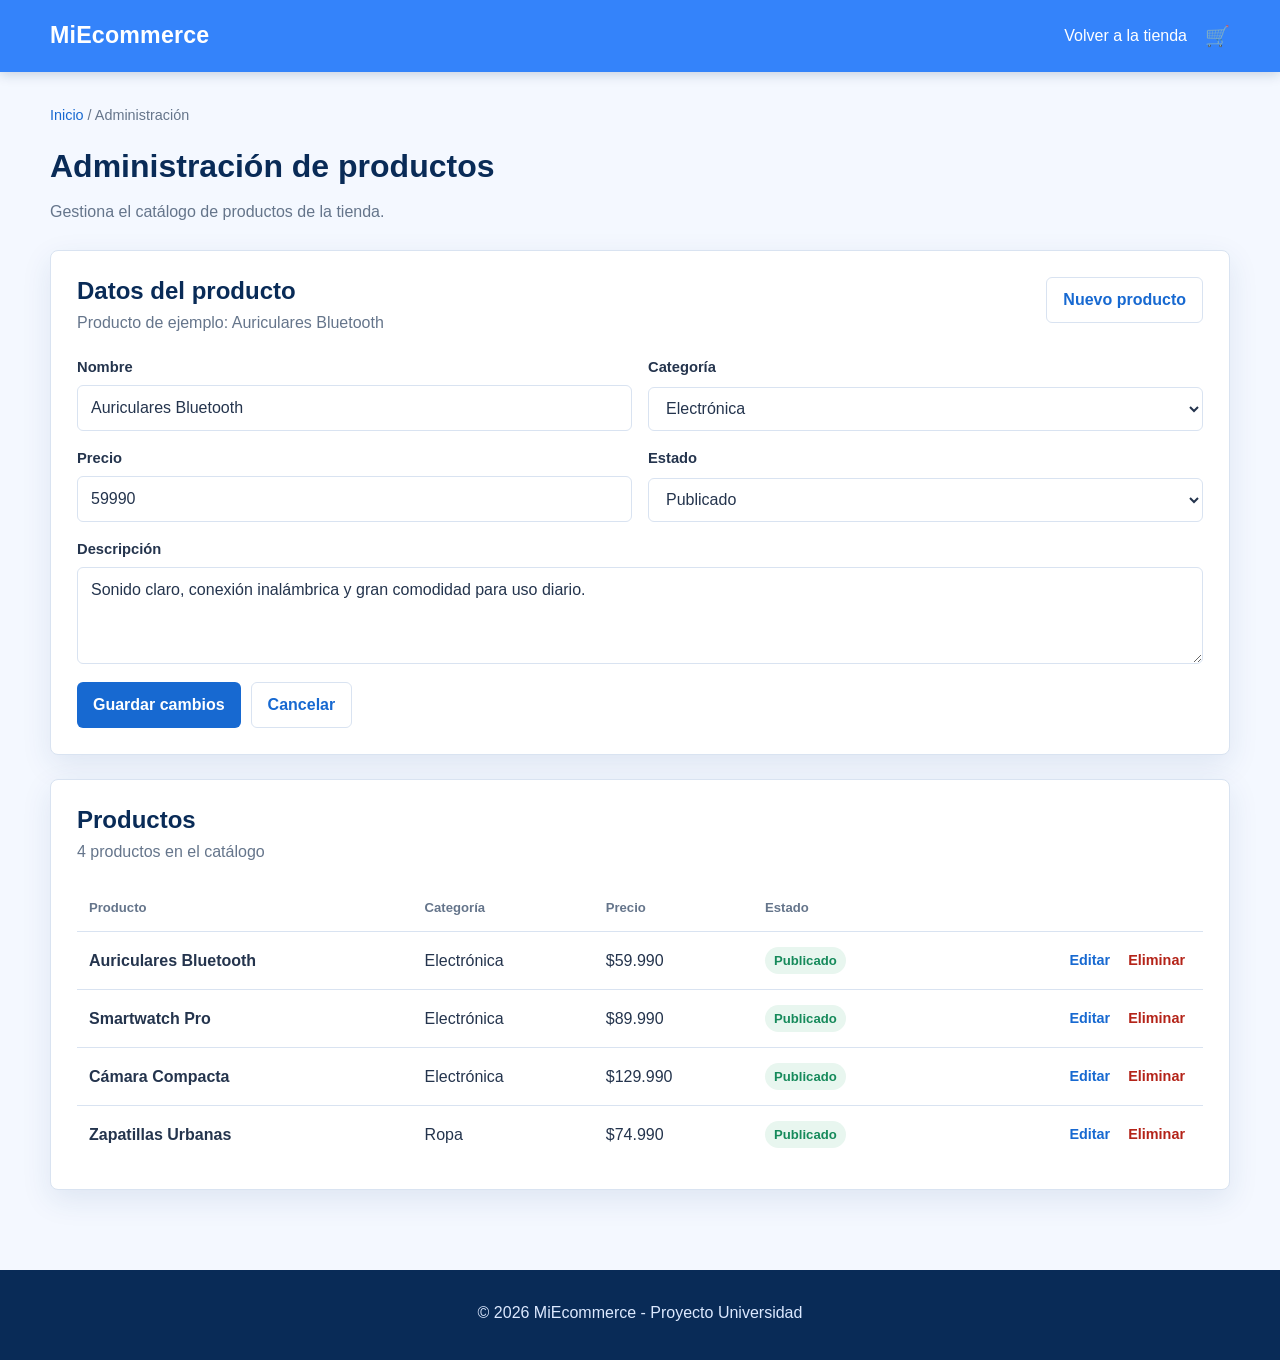
==== admin.html @ c1117f13 "Se agrego la pagina ABM, luego modifique una seccion donde se repetia ver productos, ahora hay una s" ====
<!doctype html>
<html lang="es">
<head>
  <meta charset="utf-8">
  <meta name="viewport" content="width=device-width, initial-scale=1">
  <title>Administraci&oacute;n de productos - MiEcommerce</title>
  <link rel="stylesheet" href="styles.css">
</head>
<body>
  <header>
    <nav aria-label="Navegaci&oacute;n principal">
      <a href="index.html" class="brand" aria-label="Inicio"><strong>MiEcommerce</strong></a>
      <div class="nav-actions">
        <a href="index.html">Volver a la tienda</a>
        <a href="carrito.html" class="cart-link" aria-label="Ir al carrito">
          <span class="cart-icon" aria-hidden="true">&#128722;</span>
          <span class="visually-hidden">Carrito</span>
        </a>
      </div>
    </nav>
  </header>

  <main class="admin-page">
    <header class="page-heading">
      <p><a href="index.html">Inicio</a> / Administraci&oacute;n</p>
      <h1>Administraci&oacute;n de productos</h1>
      <p>Gestiona el cat&aacute;logo de productos de la tienda.</p>
    </header>

    <section class="admin-panel" aria-labelledby="product-form-heading">
      <header class="admin-section-heading">
        <div>
          <h2 id="product-form-heading">Datos del producto</h2>
          <p>Producto de ejemplo: Auriculares Bluetooth</p>
        </div>
        <button type="button" class="admin-secondary-button">Nuevo producto</button>
      </header>

      <div class="admin-form">
        <div class="admin-field">
          <label for="product-name">Nombre</label>
          <input id="product-name" name="product-name" type="text" value="Auriculares Bluetooth">
        </div>
        <div class="admin-field">
          <label for="product-category">Categor&iacute;a</label>
          <select id="product-category" name="product-category">
            <option value="electronica" selected>Electr&oacute;nica</option>
            <option value="ropa">Ropa</option>
            <option value="hogar">Hogar</option>
          </select>
        </div>
        <div class="admin-field">
          <label for="product-price">Precio</label>
          <input id="product-price" name="product-price" type="number" min="0" value="59990">
        </div>
        <div class="admin-field">
          <label for="product-stock">Estado</label>
          <select id="product-stock" name="product-stock">
            <option value="active" selected>Publicado</option>
            <option value="draft">Borrador</option>
          </select>
        </div>
        <div class="admin-field admin-field-wide">
          <label for="product-description">Descripci&oacute;n</label>
          <textarea id="product-description" name="product-description" rows="3">Sonido claro, conexi&oacute;n inal&aacute;mbrica y gran comodidad para uso diario.</textarea>
        </div>
      </div>

      <div class="admin-form-actions">
        <button type="button">Guardar cambios</button>
        <button type="button" class="admin-secondary-button">Cancelar</button>
      </div>
    </section>

    <section class="admin-panel" aria-labelledby="product-list-heading">
      <header class="admin-section-heading">
        <div>
          <h2 id="product-list-heading">Productos</h2>
          <p>4 productos en el cat&aacute;logo</p>
        </div>
      </header>

      <div class="admin-table-wrap">
        <table class="admin-table">
          <thead>
            <tr>
              <th scope="col">Producto</th>
              <th scope="col">Categor&iacute;a</th>
              <th scope="col">Precio</th>
              <th scope="col">Estado</th>
              <th scope="col"><span class="visually-hidden">Acciones</span></th>
            </tr>
          </thead>
          <tbody>
            <tr>
              <th scope="row">Auriculares Bluetooth</th>
              <td>Electr&oacute;nica</td>
              <td>$59.990</td>
              <td><span class="admin-status">Publicado</span></td>
              <td class="admin-row-actions"><button type="button" class="admin-text-button">Editar</button><button type="button" class="admin-text-button admin-delete-button">Eliminar</button></td>
            </tr>
            <tr>
              <th scope="row">Smartwatch Pro</th>
              <td>Electr&oacute;nica</td>
              <td>$89.990</td>
              <td><span class="admin-status">Publicado</span></td>
              <td class="admin-row-actions"><button type="button" class="admin-text-button">Editar</button><button type="button" class="admin-text-button admin-delete-button">Eliminar</button></td>
            </tr>
            <tr>
              <th scope="row">C&aacute;mara Compacta</th>
              <td>Electr&oacute;nica</td>
              <td>$129.990</td>
              <td><span class="admin-status">Publicado</span></td>
              <td class="admin-row-actions"><button type="button" class="admin-text-button">Editar</button><button type="button" class="admin-text-button admin-delete-button">Eliminar</button></td>
            </tr>
            <tr>
              <th scope="row">Zapatillas Urbanas</th>
              <td>Ropa</td>
              <td>$74.990</td>
              <td><span class="admin-status">Publicado</span></td>
              <td class="admin-row-actions"><button type="button" class="admin-text-button">Editar</button><button type="button" class="admin-text-button admin-delete-button">Eliminar</button></td>
            </tr>
          </tbody>
        </table>
      </div>
    </section>
  </main>

  <footer>
    <p>&copy; <span id="year">2026</span> MiEcommerce - Proyecto Universidad</p>
  </footer>
</body>
</html>
---- styles.css ----
:root {
  /* Colores */
  --blue-950: #092b57;
  --blue-900: #0b3d91;
  --blue-700: #1769d1;
  --blue-500: #3483fa;
  --blue-100: #e8f1ff;
  --blue-050: #f4f8ff;
  --ink: #24344d;
  --muted: #65758b;
  --surface: #ffffff;
  --line: #d9e3f1;
  --success: #168a5b;
  --white: #ffffff;

  /* Espaciado */
  --space-1: 0.25rem;
  --space-2: 0.5rem;
  --space-3: 0.75rem;
  --space-4: 1rem;
  --space-5: 1.25rem;
  --space-6: 1.5rem;
  --space-8: 2rem;
  --space-10: 2.5rem;
  --space-12: 3rem;
  --space-16: 4rem;

  /* Radios */
  --radius-sm: 6px;
  --radius-md: 8px;
  --radius-lg: 10px;
  --radius-pill: 999px;

  /* Layout */
  --container: min(100% - 28px, 1180px);
  --shadow: 0 10px 30px rgba(25, 68, 126, 0.1);
}

/* =====================================================
   BASE Y ESTRUCTURA GENERAL
   ===================================================== */

* {
  box-sizing: border-box;
}

html {
  scroll-behavior: smooth;
}

body {
  margin: 0;
  background: var(--blue-050);
  color: var(--ink);
  font-family: "Segoe UI", Tahoma, sans-serif;
  line-height: 1.6;
}

a {
  color: var(--blue-700);
  text-decoration: none;
  transition: color 0.2s ease;
}

a:hover {
  color: var(--blue-900);
  text-decoration: underline;
}

img {
  max-width: 100%;
}

main {
  width: var(--container);
  margin: 0 auto;
}

h1,
h2,
h3,
p {
  margin-top: 0;
}

h2 {
  margin-bottom: var(--space-2);
  color: var(--blue-950);
  line-height: 1.2;
}

h3 {
  margin-bottom: var(--space-2);
  color: var(--blue-900);
  line-height: 1.3;
}

/* =====================================================
   NAVEGACIÓN
   ===================================================== */

body > header {
  position: sticky;
  top: 0;
  z-index: 1000;
  background: var(--blue-500);
  box-shadow: 0 2px 12px rgba(9, 43, 87, 0.2);
}

nav {
  display: flex;
  align-items: center;
  gap: 20px;
  width: var(--container);
  min-height: 64px;
  padding: 12px 0;
  margin: 0 auto;
}

.brand {
  color: var(--white);
  font-size: 1.45rem;
  letter-spacing: 0.2px;
}

.brand:hover {
  color: var(--white);
  text-decoration: none;
}

.nav-actions {
  display: flex;
  align-items: center;
  gap: 18px;
  margin-left: auto;
  white-space: nowrap;
}

.nav-actions a {
  color: var(--white);
}

.cart-link {
  display: inline-flex;
  align-items: center;
  gap: 4px;
  font-size: 1.25rem;
}

.cart-icon {
  line-height: 1;
}

.visually-hidden {
  position: absolute;
  width: 1px;
  height: 1px;
  padding: 0;
  margin: -1px;
  overflow: hidden;
  clip: rect(0, 0, 0, 0);
  white-space: nowrap;
  border: 0;
}

input,
select,
button {
  font: inherit;
}

input[type="search"],
input[type="number"],
select {
  width: 100%;
  min-height: 42px;
  padding: 9px 13px;
  border: 1px solid var(--line);
  border-radius: var(--radius-sm);
  background: var(--white);
  color: var(--ink);
}

input[type="search"] {
  border: 0;
  box-shadow: 0 2px 8px rgba(9, 43, 87, 0.12);
}

input:focus,
select:focus,
button:focus-visible,
a:focus-visible {
  outline: 3px solid rgba(52, 131, 250, 0.3);
  outline-offset: 2px;
}

/* =====================================================
   HERO
   ===================================================== */

#hero {
  margin: 24px 0;
  padding: 34px 26px;
  border-radius: var(--radius-lg);
  background: linear-gradient(115deg, var(--blue-900), var(--blue-500));
  color: var(--white);
  box-shadow: var(--shadow);
}

#hero h1 {
  max-width: 620px;
  margin: 0 0 10px;
  font-size: clamp(2rem, 4vw, 3.2rem);
  line-height: 1.1;
}

#hero p {
  max-width: 620px;
  margin: 0;
  color: #e7f0ff;
  font-size: 1.08rem;
}

/* =====================================================
   CAROUSEL / DESTACADOS
   ===================================================== */

.featured-viewport {
  width: 100%;
  overflow: hidden;
}

#featured .featured-track {
  display: flex;
  flex-wrap: nowrap;
  width: 300%;
  padding: 0;
  margin: 0;
  list-style: none;
  animation: slide-products 9s infinite;
}

#featured .featured-track > li {
  flex: 0 0 33.333%;
  width: auto;
  padding: 1rem;
}

@keyframes slide-products {
  0%,
  28% {
    transform: translateX(0);
  }

  33%,
  61% {
    transform: translateX(-33.333%);
  }

  66%,
  94% {
    transform: translateX(-66.666%);
  }

  100% {
    transform: translateX(0);
  }
}

.featured-viewport:hover .featured-track {
  animation-play-state: paused;
}

@media (prefers-reduced-motion: reduce) {
  .featured-track {
    animation: none;
  }
}

/* =====================================================
   COMPONENTES REUTILIZABLES
   ===================================================== */

#featured,
#products,
#filters,
main > article,
#carrito,
main > section[role="region"] > section[aria-label="Detalles de productos"] {
  background: var(--surface);
  border: 1px solid var(--line);
  border-radius: var(--radius-md);
  box-shadow: var(--shadow);
}

#featured,
#products,
#filters,
#carrito,
main > article {
  padding: 20px;
}

#featured > p,
#products > p {
  color: var(--muted);
}

#featured ul,
#products > ul,
main > section[role="region"] > section[aria-label="Detalles de productos"] {
  display: grid;
  grid-template-columns: 1fr;
  gap: 18px;
  padding: 0;
  list-style: none;
}

#featured {
  margin-bottom: 24px;
}

#featured li,
#products li,
main > section[role="region"] > section[aria-label="Detalles de productos"] article {
  min-width: 0;
  padding: 20px;
  border: 1px solid var(--line);
  border-radius: 7px;
  background: linear-gradient(180deg, #fff, var(--blue-050));
}

#featured article p,
#products article p,
main > section[role="region"] > section[aria-label="Detalles de productos"] article p {
  color: var(--muted);
}

section[role="region"] {
  display: grid;
  grid-template-columns: 1fr;
  gap: 24px;
  align-items: start;
  margin-bottom: 28px;
}

/* =====================================================
   FILTROS
   ===================================================== */

#filters {
  position: static;
}

#filters h3 {
  margin-bottom: 18px;
}

#filters form {
  display: grid;
  gap: 10px;
}

#filters label {
  font-size: 0.9rem;
  font-weight: 600;
}

#filters label:first-child {
  display: flex;
  align-items: center;
  gap: 8px;
  margin-bottom: 4px;
}

#filters input[type="checkbox"] {
  accent-color: var(--blue-500);
}

/* =====================================================
   PRODUCTOS
   ===================================================== */

#products {
  min-width: 0;
}

#products > ul {
  grid-template-columns: 1fr;
  margin: 20px 0 0;
}

#products li {
  display: flex;
}

#products article {
  display: flex;
  flex: 1;
  flex-direction: column;
}

#products article p:last-of-type {
  margin-bottom: 12px;
}

#products article strong,
main > section[role="region"] > section[aria-label="Detalles de productos"] strong {
  color: var(--blue-900);
  font-size: 1.2rem;
}

button {
  min-height: 42px;
  padding: 9px 16px;
  border: 0;
  border-radius: var(--radius-sm);
  background: var(--blue-700);
  color: var(--white);
  font-weight: 700;
  cursor: pointer;
  transition: background 0.2s ease, transform 0.2s ease;
}

button:hover {
  background: var(--blue-900);
  transform: translateY(-1px);
}

#products button,
#carrito button {
  width: 100%;
  margin-top: auto;
}

main > section[role="region"] > section[aria-label="Detalles de productos"] {
  grid-column: 1 / -1;
  grid-template-columns: 1fr;
  padding: 20px;
}

/* =====================================================
   DETALLE DE PRODUCTO
   ===================================================== */

main > article {
  margin-top: 32px;
}

main > article > header {
  margin: -2px 0 24px;
}

main > article > header p {
  margin: 0;
  color: var(--muted);
  font-size: 0.9rem;
}

main > article > section[aria-label="Imagen y detalles del producto"] {
  display: grid;
  grid-template-columns: 1fr;
  gap: 24px;
  align-items: center;
}

figure {
  margin: 0;
  overflow: hidden;
  border-radius: var(--radius-md);
  background: var(--blue-100);
}

figure img {
  display: block;
  width: 100%;
  height: 300px;
  object-fit: cover;
}

main > article > section[aria-label="Imagen y detalles del producto"] > div > p:first-child {
  display: inline-block;
  margin-bottom: 12px;
  padding: 4px 10px;
  border-radius: var(--radius-pill);
  background: var(--blue-100);
  color: var(--blue-900);
  font-size: 0.8rem;
  font-weight: 700;
  text-transform: uppercase;
}

main > article h1 {
  margin-bottom: 12px;
  color: var(--blue-950);
  font-size: 2rem;
  line-height: 1.15;
}

main > article > section[aria-label="Imagen y detalles del producto"] strong {
  color: var(--blue-900);
  font-size: 1.6rem;
}

main > article form {
  display: grid;
  grid-template-columns: 110px 1fr;
  gap: 10px;
  align-items: end;
  margin-top: 24px;
}

main > article form label {
  grid-column: 1 / -1;
  font-weight: 700;
}

main > article form button {
  min-height: 44px;
}

main > article > section[aria-labelledby="descripcion-titulo"] {
  margin-top: 34px;
  padding-top: 28px;
  border-top: 1px solid var(--line);
}

main > article > section[aria-labelledby="descripcion-titulo"] p,
main > article > section[aria-labelledby="descripcion-titulo"] ul {
  max-width: 780px;
}

main > article > section[aria-labelledby="descripcion-titulo"] li::marker {
  color: var(--blue-500);
}

/* =====================================================
   CARRITO
   ===================================================== */

#carrito {
  margin: 24px 0 0;
}

#carrito li {
  display: flex;
  justify-content: space-between;
  gap: 18px;
  padding: 14px 0;
  border-top: 1px solid var(--line);
}

#carrito li span {
  color: var(--muted);
  white-space: nowrap;
}

#carrito > p strong {
  color: var(--blue-900);
  font-size: 1.25rem;
}

.cart-page {
  padding-top: 32px;
}

.page-heading {
  margin-bottom: 24px;
}

.page-heading p:first-child {
  color: var(--muted);
  font-size: 0.9rem;
}

.page-heading h1 {
  margin-bottom: 6px;
  color: var(--blue-950);
}

.page-heading p:last-child {
  color: var(--muted);
}

.cart-layout {
  display: grid;
  grid-template-columns: 1fr;
  gap: 24px;
  align-items: start;
}

.cart-items,
.cart-summary {
  padding: 22px;
  border: 1px solid var(--line);
  border-radius: var(--radius-md);
  background: var(--surface);
  box-shadow: var(--shadow);
}

.cart-items h2,
.cart-summary h2 {
  margin-bottom: 18px;
}

.cart-item {
  display: grid;
  grid-template-columns: 1fr auto;
  gap: 8px 16px;
  align-items: center;
  padding: 18px 0;
  border-top: 1px solid var(--line);
}

.cart-item h3,
.cart-item p {
  margin: 0;
}

.cart-item p {
  color: var(--muted);
}

.cart-item > strong {
  color: var(--blue-900);
  font-size: 1.1rem;
}

.remove-product {
  grid-column: 1 / -1;
  justify-self: start;
  min-height: 34px;
  padding: 5px 12px;
  border: 1px solid var(--line);
  background: transparent;
  color: var(--blue-700);
}

.remove-product:hover {
  background: var(--blue-100);
  color: var(--blue-900);
}

.empty-cart {
  padding: 18px 0;
  color: var(--muted);
}

.cart-summary {
  position: sticky;
  top: 92px;
}

.cart-summary dl {
  margin: 0 0 24px;
}

.cart-summary dl div {
  display: flex;
  justify-content: space-between;
  gap: 16px;
  padding: 10px 0;
  color: var(--muted);
}

.cart-summary .summary-total {
  margin-top: 8px;
  padding-top: 16px;
  border-top: 1px solid var(--line);
  color: var(--ink);
  font-size: 1.15rem;
  font-weight: 700;
}

.cart-summary .summary-total dd {
  color: var(--blue-900);
}

.cart-summary fieldset {
  display: grid;
  gap: 12px;
  margin: 0 0 20px;
  padding: 0;
  border: 0;
}

.cart-summary legend {
  margin-bottom: 12px;
  color: var(--blue-950);
  font-weight: 700;
}

.cart-summary label {
  display: flex;
  gap: 9px;
  align-items: flex-start;
  color: var(--muted);
}

.cart-summary input[type="radio"] {
  margin-top: 5px;
  accent-color: var(--blue-500);
}

.cart-summary button {
  width: 100%;
}

.cart-summary button:disabled {
  background: var(--muted);
  cursor: not-allowed;
  transform: none;
}

.form-message {
  min-height: 24px;
  margin: 12px 0 0;
  color: var(--success);
  font-size: 0.9rem;
}

/* =====================================================
   FOOTER
   ===================================================== */

footer {
  margin-top: 44px;
  padding: 30px 24px;
  background: var(--blue-950);
  color: #dce9ff;
  text-align: center;
}

footer p {
  margin-bottom: 4px;
}

footer small {
  color: #a9c1e7;
}

/* =====================================================
   RESPONSIVE
   ===================================================== */

@media (min-width: 700px) {
  nav {
    flex-wrap: nowrap;
    gap: 28px;
    min-height: 72px;
    padding: 0;
  }

  #hero {
    margin: 32px 0;
    padding: 52px 56px;
  }

  #featured,
  #products,
  #filters,
  #carrito,
  main > article {
    padding: 26px;
  }

  #featured ul,
  main > section[role="region"] > section[aria-label="Detalles de productos"] {
    grid-template-columns: repeat(2, minmax(0, 1fr));
  }

  #products > ul {
    grid-template-columns: repeat(2, minmax(0, 1fr));
  }

  main > section[role="region"] > section[aria-label="Detalles de productos"] {
    padding: 24px;
  }

  main > article > section[aria-label="Imagen y detalles del producto"] {
    grid-template-columns: minmax(0, 1.1fr) minmax(300px, 0.9fr);
    gap: 38px;
  }

  figure img {
    height: 390px;
  }
}

@media (min-width: 1000px) {
  section[role="region"] {
    grid-template-columns: 230px minmax(0, 1fr);
  }

  #filters {
    position: sticky;
    top: 20px;
  }

  main > section[role="region"] > section[aria-label="Detalles de productos"] {
    grid-template-columns: repeat(4, minmax(0, 1fr));
  }

  .cart-layout {
    grid-template-columns: minmax(0, 1fr) 360px;
  }
}

/* =====================================================
   ADMINISTRACION DE PRODUCTOS
   ===================================================== */

.admin-page {
  padding-top: 32px;
  padding-bottom: 12px;
}

.admin-page .page-heading {
  margin-bottom: 26px;
}

.admin-panel {
  margin-bottom: 24px;
  padding: 22px;
  border: 1px solid var(--line);
  border-radius: var(--radius-md);
  background: var(--surface);
  box-shadow: var(--shadow);
}

.admin-section-heading {
  display: flex;
  flex-wrap: wrap;
  justify-content: space-between;
  gap: 12px;
  align-items: flex-start;
  margin-bottom: 20px;
}

.admin-section-heading h2 {
  margin-bottom: 4px;
}

.admin-section-heading p {
  margin-bottom: 0;
  color: var(--muted);
}

.admin-form {
  display: grid;
  grid-template-columns: minmax(0, 1fr);
  gap: 16px;
}

.admin-field {
  display: grid;
  gap: 6px;
}

.admin-field label {
  color: var(--ink);
  font-size: 0.92rem;
  font-weight: 700;
}

.admin-field input,
.admin-field select,
.admin-field textarea {
  width: 100%;
  min-height: 42px;
  padding: 9px 13px;
  border: 1px solid var(--line);
  border-radius: var(--radius-sm);
  background: var(--white);
  color: var(--ink);
  font: inherit;
}

.admin-field textarea {
  resize: vertical;
}

.admin-form-actions {
  display: flex;
  flex-wrap: wrap;
  gap: 10px;
  margin-top: 18px;
}

.admin-secondary-button {
  border: 1px solid var(--line);
  background: var(--white);
  color: var(--blue-700);
}

.admin-secondary-button:hover {
  background: var(--blue-050);
  color: var(--blue-900);
}

.admin-table-wrap {
  overflow-x: auto;
}

.admin-table {
  width: 100%;
  border-collapse: collapse;
  text-align: left;
}

.admin-table th,
.admin-table td {
  padding: 13px 12px;
  border-top: 1px solid var(--line);
  white-space: nowrap;
}

.admin-table thead th {
  border-top: 0;
  color: var(--muted);
  font-size: 0.82rem;
  font-weight: 700;
}

.admin-table tbody th {
  color: var(--ink);
  font-weight: 700;
}

.admin-status {
  display: inline-block;
  padding: 3px 9px;
  border-radius: var(--radius-pill);
  background: #e8f6ef;
  color: var(--success);
  font-size: 0.82rem;
  font-weight: 700;
}

.admin-row-actions {
  text-align: right;
}

.admin-text-button {
  min-height: auto;
  padding: 4px 6px;
  background: transparent;
  color: var(--blue-700);
  font-size: 0.9rem;
}

.admin-text-button:hover {
  background: var(--blue-050);
  color: var(--blue-900);
  transform: none;
}

.admin-delete-button {
  margin-left: 6px;
  color: #b42318;
}

.admin-delete-button:hover {
  background: #fff1f0;
  color: #8f1d14;
}

@media (min-width: 700px) {
  .admin-panel {
    padding: 26px;
  }

  .admin-form {
    grid-template-columns: repeat(2, minmax(0, 1fr));
  }

  .admin-field-wide {
    grid-column: 1 / -1;
  }
}

  /* =====================================================
     BENEFICIOS E INFORMACION LEGAL
     ===================================================== */

  .sr-only {
    position: absolute;
    width: 1px;
    height: 1px;
    padding: 0;
    margin: -1px;
    overflow: hidden;
    clip: rect(0, 0, 0, 0);
    white-space: nowrap;
    border: 0;
  }

  main > section[role="region"] > .benefits,
  main > section[role="region"] > .legal {
    grid-column: 1 / -1;
  }

  .benefits {
    margin-top: 8px;
    padding: 26px 20px;
    border-top: 1px solid var(--line);
    border-bottom: 1px solid var(--line);
    background: var(--surface);
  }

  .benefits__container {
    display: grid;
    grid-template-columns: minmax(0, 1fr);
    gap: 22px;
    max-width: 1180px;
    margin: 0 auto;
  }

  .benefit {
    min-width: 0;
    text-align: center;
  }

  .benefit__icon {
    display: grid;
    width: 42px;
    height: 42px;
    margin: 0 auto 12px;
    place-items: center;
    border-radius: 50%;
    background: var(--blue-100);
    color: var(--blue-900);
    font-size: 1.3rem;
    font-weight: 700;
  }

  .benefit__icon::before {
    content: "✓";
  }

  .benefit:nth-of-type(1) .benefit__icon::before {
    content: "$";
  }

  .benefit:nth-of-type(2) .benefit__icon::before {
    content: "↗";
  }

  .benefit__title {
    margin-bottom: 8px;
    color: var(--blue-950);
    font-size: 1rem;
  }

  .benefit__description {
    max-width: 340px;
    margin: 0 auto 10px;
    color: var(--muted);
    font-size: 0.92rem;
  }

  .benefit__link {
    font-size: 0.9rem;
    font-weight: 700;
  }

  .benefits__divider {
    height: 1px;
    background: var(--line);
  }

  .legal {
    padding: 4px 0 28px;
  }

  .legal__container {
    display: grid;
    grid-template-columns: minmax(0, 1fr);
    gap: 14px;
  }

  .legal-card {
    min-width: 0;
    padding: 18px;
    border: 1px solid var(--line);
    border-radius: var(--radius-md);
    background: var(--surface);
  }

  .legal-card--link {
    display: flex;
    min-height: 76px;
    align-items: center;
    color: var(--blue-900);
    font-weight: 700;
  }

  .legal-card--link:hover {
    border-color: var(--blue-500);
    background: var(--blue-050);
    text-decoration: none;
  }

  .legal-card__title {
    margin-bottom: 8px;
    color: var(--blue-950);
    font-size: 1rem;
  }

  .legal-card__link {
    font-size: 0.9rem;
  }

  @media (min-width: 700px) {
    .benefits {
      padding: 32px 26px;
    }

    .benefits__container {
      grid-template-columns: minmax(0, 1fr) 1px minmax(0, 1fr) 1px minmax(0, 1fr);
      gap: 22px;
      align-items: center;
    }

    .benefits__divider {
      width: 1px;
      height: 100%;
      min-height: 100px;
    }

    .legal__container {
      grid-template-columns: minmax(0, 0.8fr) minmax(0, 1.2fr);
    }
  }
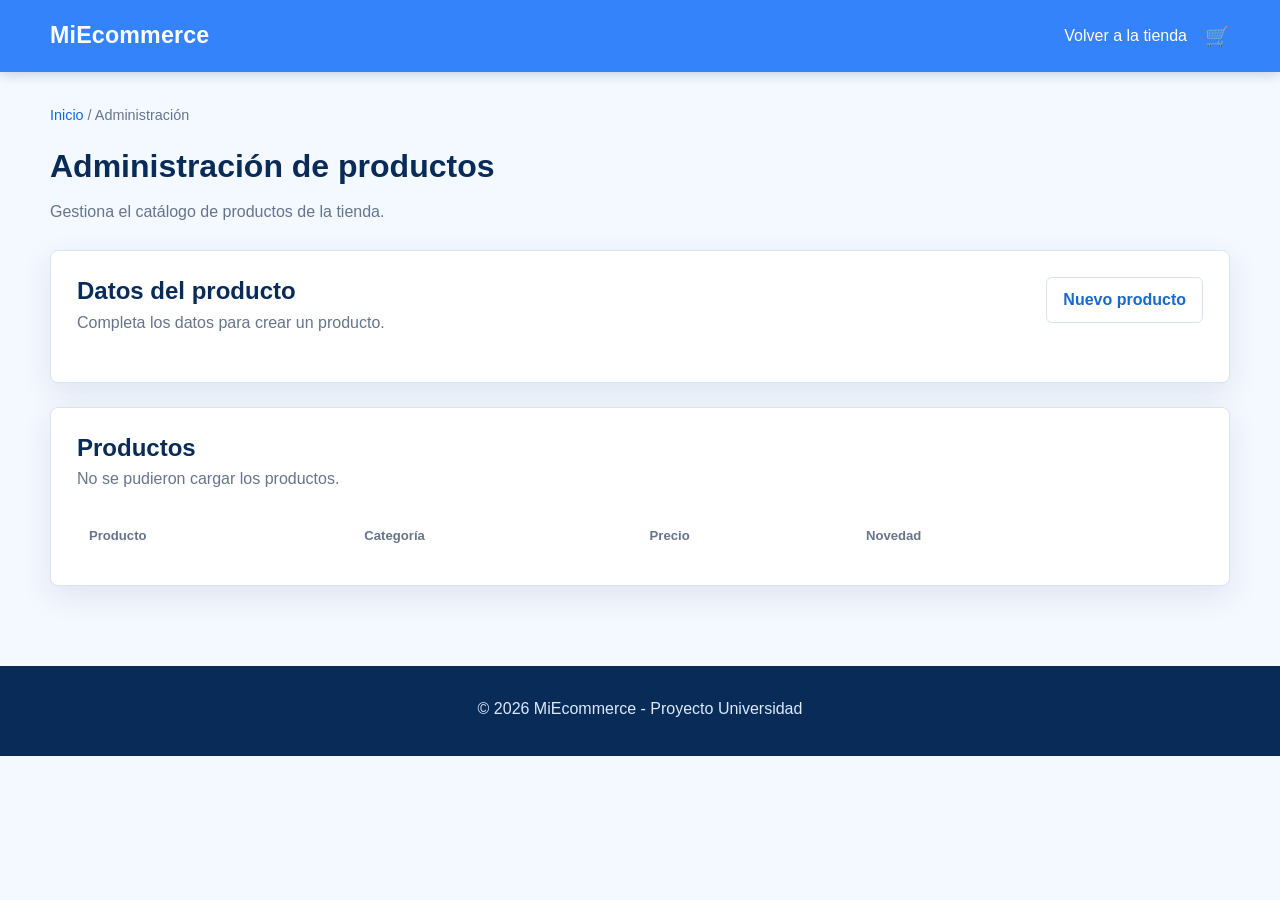
==== commit 80a3800f: "Se agrega funcionalidad al panel admin conectada a Supabase con javascript" ====
--- a/admin.html
+++ b/admin.html
@@ -31,52 +31,71 @@
       <header class="admin-section-heading">
         <div>
           <h2 id="product-form-heading">Datos del producto</h2>
-          <p>Producto de ejemplo: Auriculares Bluetooth</p>
+          <p id="product-form-mode">Completa los datos para crear un producto.</p>
         </div>
-        <button type="button" class="admin-secondary-button">Nuevo producto</button>
+        <button
+          id="new-product-button"
+          type="button"
+          class="admin-secondary-button"
+          aria-controls="product-form"
+          aria-expanded="false"
+        >Nuevo producto</button>
       </header>
 
-      <div class="admin-form">
-        <div class="admin-field">
-          <label for="product-name">Nombre</label>
-          <input id="product-name" name="product-name" type="text" value="Auriculares Bluetooth">
+      <form id="product-form" hidden>
+        <div class="admin-form">
+          <div class="admin-field">
+            <label for="product-name">Nombre</label>
+            <input id="product-name" name="name" type="text" required>
+          </div>
+          <div class="admin-field">
+            <label for="product-category">Categor&iacute;a</label>
+            <select id="product-category" name="categoria" required>
+              <option value="electronica">Electr&oacute;nica</option>
+              <option value="ropa">Ropa</option>
+              <option value="hogar">Hogar</option>
+            </select>
+          </div>
+          <div class="admin-field">
+            <label for="product-price">Precio</label>
+            <input id="product-price" name="price" type="number" min="0" step="0.01" required>
+          </div>
+          <div class="admin-field">
+            <label for="product-image">URL de imagen</label>
+            <input id="product-image" name="image" type="url" required>
+            <figure id="product-image-preview" class="admin-image-preview" hidden>
+              <img id="product-image-preview-img" alt="" hidden>
+              <figcaption id="product-image-preview-status" role="status" aria-live="polite"></figcaption>
+            </figure>
+          </div>
+          <div class="admin-field">
+            <label for="product-image-alt">Texto alternativo de imagen</label>
+            <input id="product-image-alt" name="imageAlt" type="text" required>
+          </div>
+          <div class="admin-field admin-field-wide">
+            <label for="product-description">Descripci&oacute;n</label>
+            <textarea id="product-description" name="description" rows="3" required></textarea>
+          </div>
+          <div class="admin-field admin-checkbox-field">
+            <input id="product-new" name="nuevo" type="checkbox">
+            <label for="product-new">Marcar como nuevo</label>
+          </div>
         </div>
-        <div class="admin-field">
-          <label for="product-category">Categor&iacute;a</label>
-          <select id="product-category" name="product-category">
-            <option value="electronica" selected>Electr&oacute;nica</option>
-            <option value="ropa">Ropa</option>
-            <option value="hogar">Hogar</option>
-          </select>
+
+        <p id="admin-message" role="status" aria-live="polite"></p>
+
+        <div class="admin-form-actions">
+          <button id="save-product-button" type="submit">Crear producto</button>
+          <button id="cancel-edit-button" type="button" class="admin-secondary-button" hidden>Cancelar</button>
         </div>
-        <div class="admin-field">
-          <label for="product-price">Precio</label>
-          <input id="product-price" name="product-price" type="number" min="0" value="59990">
-        </div>
-        <div class="admin-field">
-          <label for="product-stock">Estado</label>
-          <select id="product-stock" name="product-stock">
-            <option value="active" selected>Publicado</option>
-            <option value="draft">Borrador</option>
-          </select>
-        </div>
-        <div class="admin-field admin-field-wide">
-          <label for="product-description">Descripci&oacute;n</label>
-          <textarea id="product-description" name="product-description" rows="3">Sonido claro, conexi&oacute;n inal&aacute;mbrica y gran comodidad para uso diario.</textarea>
-        </div>
-      </div>
-
-      <div class="admin-form-actions">
-        <button type="button">Guardar cambios</button>
-        <button type="button" class="admin-secondary-button">Cancelar</button>
-      </div>
+      </form>
     </section>
 
     <section class="admin-panel" aria-labelledby="product-list-heading">
       <header class="admin-section-heading">
         <div>
           <h2 id="product-list-heading">Productos</h2>
-          <p>4 productos en el cat&aacute;logo</p>
+          <p id="product-count" role="status">Cargando productos...</p>
         </div>
       </header>
 
@@ -87,40 +106,11 @@
               <th scope="col">Producto</th>
               <th scope="col">Categor&iacute;a</th>
               <th scope="col">Precio</th>
-              <th scope="col">Estado</th>
+              <th scope="col">Novedad</th>
               <th scope="col"><span class="visually-hidden">Acciones</span></th>
             </tr>
           </thead>
-          <tbody>
-            <tr>
-              <th scope="row">Auriculares Bluetooth</th>
-              <td>Electr&oacute;nica</td>
-              <td>$59.990</td>
-              <td><span class="admin-status">Publicado</span></td>
-              <td class="admin-row-actions"><button type="button" class="admin-text-button">Editar</button><button type="button" class="admin-text-button admin-delete-button">Eliminar</button></td>
-            </tr>
-            <tr>
-              <th scope="row">Smartwatch Pro</th>
-              <td>Electr&oacute;nica</td>
-              <td>$89.990</td>
-              <td><span class="admin-status">Publicado</span></td>
-              <td class="admin-row-actions"><button type="button" class="admin-text-button">Editar</button><button type="button" class="admin-text-button admin-delete-button">Eliminar</button></td>
-            </tr>
-            <tr>
-              <th scope="row">C&aacute;mara Compacta</th>
-              <td>Electr&oacute;nica</td>
-              <td>$129.990</td>
-              <td><span class="admin-status">Publicado</span></td>
-              <td class="admin-row-actions"><button type="button" class="admin-text-button">Editar</button><button type="button" class="admin-text-button admin-delete-button">Eliminar</button></td>
-            </tr>
-            <tr>
-              <th scope="row">Zapatillas Urbanas</th>
-              <td>Ropa</td>
-              <td>$74.990</td>
-              <td><span class="admin-status">Publicado</span></td>
-              <td class="admin-row-actions"><button type="button" class="admin-text-button">Editar</button><button type="button" class="admin-text-button admin-delete-button">Eliminar</button></td>
-            </tr>
-          </tbody>
+          <tbody id="admin-product-list"></tbody>
         </table>
       </div>
     </section>
@@ -129,5 +119,6 @@
   <footer>
     <p>&copy; <span id="year">2026</span> MiEcommerce - Proyecto Universidad</p>
   </footer>
+  <script src="admin.js"></script>
 </body>
 </html>
--- a/styles.css
+++ b/styles.css
@@ -358,12 +358,46 @@
 
 #filters form {
   display: grid;
-  gap: 10px;
+  gap: 16px;
 }
 
 #filters label {
   font-size: 0.9rem;
   font-weight: 600;
+}
+
+#filters .filter-field {
+  display: grid;
+  gap: 6px;
+}
+
+#filters .price-input {
+  display: flex;
+  align-items: center;
+  overflow: hidden;
+  border: 1px solid var(--line);
+  border-radius: var(--radius-sm);
+  background: var(--white);
+}
+
+#filters .price-input span {
+  padding-left: 13px;
+  color: var(--muted);
+}
+
+#filters .price-input input {
+  border: 0;
+  box-shadow: none;
+}
+
+#filters .price-input:focus-within {
+  outline: 3px solid rgba(52, 131, 250, 0.3);
+  outline-offset: 2px;
+}
+
+#filters .filter-field small {
+  color: var(--muted);
+  font-size: 0.8rem;
 }
 
 #filters label:first-child {
@@ -880,6 +914,56 @@
   resize: vertical;
 }
 
+.admin-checkbox-field {
+  display: flex;
+  align-items: center;
+  align-self: end;
+  gap: 10px;
+  min-height: 42px;
+}
+
+.admin-checkbox-field input[type="checkbox"] {
+  width: 18px;
+  height: 18px;
+  min-height: 0;
+  padding: 0;
+  margin: 0;
+  border: 0;
+  background: transparent;
+  accent-color: var(--blue-500);
+}
+
+.admin-checkbox-field label {
+  cursor: pointer;
+}
+
+.admin-image-preview {
+  display: grid;
+  gap: 8px;
+  padding: 10px;
+  border: 1px solid var(--line);
+  border-radius: var(--radius-sm);
+  background: var(--blue-050);
+}
+
+.admin-image-preview[hidden],
+.admin-image-preview img[hidden] {
+  display: none;
+}
+
+.admin-image-preview img {
+  width: 100%;
+  height: auto;
+  max-height: 220px;
+  object-fit: contain;
+  background: var(--white);
+}
+
+.admin-image-preview figcaption {
+  color: var(--muted);
+  font-size: 0.88rem;
+}
+
 .admin-form-actions {
   display: flex;
   flex-wrap: wrap;
@@ -1132,4 +1216,3 @@
       grid-template-columns: minmax(0, 0.8fr) minmax(0, 1.2fr);
     }
   }
-
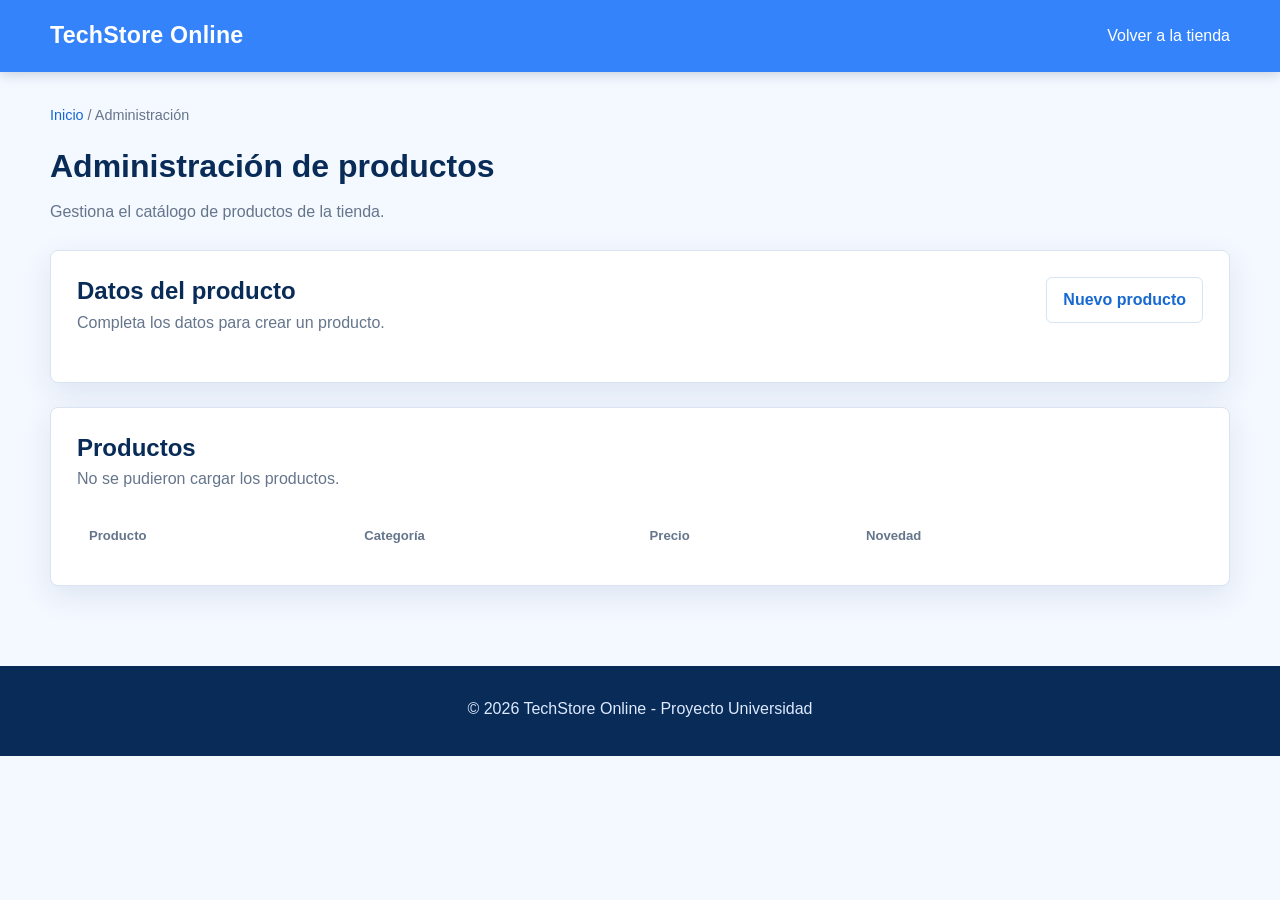
==== commit f2506466: "Se renombra el proyecto a "TechStore Online" y se actualizan los títulos y enlaces en todas las pági" ====
--- a/admin.html
+++ b/admin.html
@@ -3,19 +3,15 @@
 <head>
   <meta charset="utf-8">
   <meta name="viewport" content="width=device-width, initial-scale=1">
-  <title>Administraci&oacute;n de productos - MiEcommerce</title>
+  <title>Administraci&oacute;n de productos - TechStore Online</title>
   <link rel="stylesheet" href="styles.css">
 </head>
 <body>
   <header>
     <nav aria-label="Navegaci&oacute;n principal">
-      <a href="index.html" class="brand" aria-label="Inicio"><strong>MiEcommerce</strong></a>
+      <a href="index.html" class="brand" aria-label="TechStore Online - Inicio"><strong>TechStore<span class="brand__suffix"> Online</span></strong></a>
       <div class="nav-actions">
         <a href="index.html">Volver a la tienda</a>
-        <a href="carrito.html" class="cart-link" aria-label="Ir al carrito">
-          <span class="cart-icon" aria-hidden="true">&#128722;</span>
-          <span class="visually-hidden">Carrito</span>
-        </a>
       </div>
     </nav>
   </header>
@@ -117,8 +113,9 @@
   </main>
 
   <footer>
-    <p>&copy; <span id="year">2026</span> MiEcommerce - Proyecto Universidad</p>
+    <p>&copy; <span id="year">2026</span> TechStore Online - Proyecto Universidad</p>
   </footer>
+  <script src="supabase-config.js"></script>
   <script src="admin.js"></script>
 </body>
 </html>
--- a/styles.css
+++ b/styles.css
@@ -11,6 +11,7 @@
   --surface: #ffffff;
   --line: #d9e3f1;
   --success: #168a5b;
+  --danger: #b42318;
   --white: #ffffff;
 
   /* Espaciado */
@@ -119,8 +120,20 @@
 
 .brand {
   color: var(--white);
-  font-size: 1.45rem;
+  font-size: clamp(1.1rem, 5vw, 1.45rem);
   letter-spacing: 0.2px;
+}
+
+/* En pantallas chicas el logo muestra solo "TechStore"
+   para que el navbar no salte a dos renglones. */
+.brand__suffix {
+  display: none;
+}
+
+@media (min-width: 560px) {
+  .brand__suffix {
+    display: inline;
+  }
 }
 
 .brand:hover {
@@ -199,26 +212,39 @@
    ===================================================== */
 
 #hero {
+  position: relative;
   margin: 24px 0;
-  padding: 34px 26px;
   border-radius: var(--radius-lg);
-  background: linear-gradient(115deg, var(--blue-900), var(--blue-500));
-  color: var(--white);
+  /* Respaldo por si faltan las imágenes del banner */
+  background-color: var(--blue-900);
+}
+
+.hero__link {
+  display: block;
+  overflow: hidden;
+  border-radius: var(--radius-lg);
   box-shadow: var(--shadow);
 }
 
-#hero h1 {
-  max-width: 620px;
-  margin: 0 0 10px;
-  font-size: clamp(2rem, 4vw, 3.2rem);
-  line-height: 1.1;
-}
-
-#hero p {
-  max-width: 620px;
-  margin: 0;
-  color: #e7f0ff;
-  font-size: 1.08rem;
+.hero__link picture {
+  display: block;
+}
+
+.hero__image {
+  display: block;
+  width: 100%;
+  height: auto;
+  border-radius: var(--radius-lg);
+  transition: transform 0.2s ease;
+}
+
+.hero__link:hover .hero__image {
+  transform: scale(1.01);
+}
+
+.hero__link:focus-visible {
+  outline: 3px solid var(--blue-500);
+  outline-offset: 3px;
 }
 
 /* =====================================================
@@ -352,7 +378,7 @@
   position: static;
 }
 
-#filters h3 {
+#filters h2 {
   margin-bottom: 18px;
 }
 
@@ -675,6 +701,34 @@
   color: var(--blue-900);
 }
 
+.cart-item-controls {
+  display: inline-flex;
+  align-items: center;
+  gap: 8px;
+  margin-top: 8px;
+}
+
+.cart-item-controls button {
+  min-width: 32px;
+  min-height: 32px;
+  padding: 4px 10px;
+  border: 1px solid var(--line);
+  background: transparent;
+  color: var(--blue-700);
+}
+
+.cart-item-controls button:hover {
+  background: var(--blue-100);
+  color: var(--blue-900);
+}
+
+.cart-item-controls span {
+  min-width: 24px;
+  text-align: center;
+  color: var(--ink);
+  font-weight: 700;
+}
+
 .empty-cart {
   padding: 18px 0;
   color: var(--muted);
@@ -753,6 +807,10 @@
   font-size: 0.9rem;
 }
 
+.form-message.is-error {
+  color: var(--danger);
+}
+
 /* =====================================================
    FOOTER
    ===================================================== */
@@ -787,7 +845,6 @@
 
   #hero {
     margin: 32px 0;
-    padding: 52px 56px;
   }
 
   #featured,
@@ -1063,156 +1120,151 @@
   }
 }
 
-  /* =====================================================
-     BENEFICIOS E INFORMACION LEGAL
-     ===================================================== */
-
-  .sr-only {
-    position: absolute;
+/* =====================================================
+   BENEFICIOS E INFORMACION LEGAL
+   ===================================================== */
+
+.sr-only {
+  position: absolute;
+  width: 1px;
+  height: 1px;
+  padding: 0;
+  margin: -1px;
+  overflow: hidden;
+  clip: rect(0, 0, 0, 0);
+  white-space: nowrap;
+  border: 0;
+}
+
+.benefits {
+  margin-top: 8px;
+  padding: 26px 20px;
+  border-top: 1px solid var(--line);
+  border-bottom: 1px solid var(--line);
+  background: var(--surface);
+}
+
+.benefits__container {
+  display: grid;
+  grid-template-columns: minmax(0, 1fr);
+  gap: 22px;
+  max-width: 1180px;
+  margin: 0 auto;
+}
+
+.benefit {
+  min-width: 0;
+  text-align: center;
+}
+
+.benefit__icon {
+  display: grid;
+  width: 42px;
+  height: 42px;
+  margin: 0 auto 12px;
+  place-items: center;
+  border-radius: 50%;
+  background: var(--blue-100);
+  color: var(--blue-900);
+  font-size: 1.3rem;
+  font-weight: 700;
+}
+
+.benefit__icon::before {
+  content: "✓";
+}
+
+.benefit:nth-of-type(1) .benefit__icon::before {
+  content: "$";
+}
+
+.benefit:nth-of-type(2) .benefit__icon::before {
+  content: "↗";
+}
+
+.benefit__title {
+  margin-bottom: 8px;
+  color: var(--blue-950);
+  font-size: 1rem;
+}
+
+.benefit__description {
+  max-width: 340px;
+  margin: 0 auto 10px;
+  color: var(--muted);
+  font-size: 0.92rem;
+}
+
+.benefit__link {
+  font-size: 0.9rem;
+  font-weight: 700;
+}
+
+.benefits__divider {
+  height: 1px;
+  background: var(--line);
+}
+
+.legal {
+  padding: 4px 0 28px;
+}
+
+.legal__container {
+  display: grid;
+  grid-template-columns: minmax(0, 1fr);
+  gap: 14px;
+}
+
+.legal-card {
+  min-width: 0;
+  padding: 18px;
+  border: 1px solid var(--line);
+  border-radius: var(--radius-md);
+  background: var(--surface);
+}
+
+.legal-card--link {
+  display: flex;
+  min-height: 76px;
+  align-items: center;
+  color: var(--blue-900);
+  font-weight: 700;
+}
+
+.legal-card--link:hover {
+  border-color: var(--blue-500);
+  background: var(--blue-050);
+  text-decoration: none;
+}
+
+.legal-card__title {
+  margin-bottom: 8px;
+  color: var(--blue-950);
+  font-size: 1rem;
+}
+
+.legal-card__link {
+  font-size: 0.9rem;
+}
+
+@media (min-width: 700px) {
+  .benefits {
+    padding: 32px 26px;
+  }
+
+  .benefits__container {
+    grid-template-columns: minmax(0, 1fr) 1px minmax(0, 1fr) 1px minmax(0, 1fr);
+    gap: 22px;
+    align-items: center;
+  }
+
+  .benefits__divider {
     width: 1px;
-    height: 1px;
-    padding: 0;
-    margin: -1px;
-    overflow: hidden;
-    clip: rect(0, 0, 0, 0);
-    white-space: nowrap;
-    border: 0;
-  }
-
-  main > section[role="region"] > .benefits,
-  main > section[role="region"] > .legal {
-    grid-column: 1 / -1;
-  }
-
-  .benefits {
-    margin-top: 8px;
-    padding: 26px 20px;
-    border-top: 1px solid var(--line);
-    border-bottom: 1px solid var(--line);
-    background: var(--surface);
-  }
-
-  .benefits__container {
-    display: grid;
-    grid-template-columns: minmax(0, 1fr);
-    gap: 22px;
-    max-width: 1180px;
-    margin: 0 auto;
-  }
-
-  .benefit {
-    min-width: 0;
-    text-align: center;
-  }
-
-  .benefit__icon {
-    display: grid;
-    width: 42px;
-    height: 42px;
-    margin: 0 auto 12px;
-    place-items: center;
-    border-radius: 50%;
-    background: var(--blue-100);
-    color: var(--blue-900);
-    font-size: 1.3rem;
-    font-weight: 700;
-  }
-
-  .benefit__icon::before {
-    content: "✓";
-  }
-
-  .benefit:nth-of-type(1) .benefit__icon::before {
-    content: "$";
-  }
-
-  .benefit:nth-of-type(2) .benefit__icon::before {
-    content: "↗";
-  }
-
-  .benefit__title {
-    margin-bottom: 8px;
-    color: var(--blue-950);
-    font-size: 1rem;
-  }
-
-  .benefit__description {
-    max-width: 340px;
-    margin: 0 auto 10px;
-    color: var(--muted);
-    font-size: 0.92rem;
-  }
-
-  .benefit__link {
-    font-size: 0.9rem;
-    font-weight: 700;
-  }
-
-  .benefits__divider {
-    height: 1px;
-    background: var(--line);
-  }
-
-  .legal {
-    padding: 4px 0 28px;
+    height: 100%;
+    min-height: 100px;
   }
 
   .legal__container {
-    display: grid;
-    grid-template-columns: minmax(0, 1fr);
-    gap: 14px;
-  }
-
-  .legal-card {
-    min-width: 0;
-    padding: 18px;
-    border: 1px solid var(--line);
-    border-radius: var(--radius-md);
-    background: var(--surface);
-  }
-
-  .legal-card--link {
-    display: flex;
-    min-height: 76px;
-    align-items: center;
-    color: var(--blue-900);
-    font-weight: 700;
-  }
-
-  .legal-card--link:hover {
-    border-color: var(--blue-500);
-    background: var(--blue-050);
-    text-decoration: none;
-  }
-
-  .legal-card__title {
-    margin-bottom: 8px;
-    color: var(--blue-950);
-    font-size: 1rem;
-  }
-
-  .legal-card__link {
-    font-size: 0.9rem;
-  }
-
-  @media (min-width: 700px) {
-    .benefits {
-      padding: 32px 26px;
-    }
-
-    .benefits__container {
-      grid-template-columns: minmax(0, 1fr) 1px minmax(0, 1fr) 1px minmax(0, 1fr);
-      gap: 22px;
-      align-items: center;
-    }
-
-    .benefits__divider {
-      width: 1px;
-      height: 100%;
-      min-height: 100px;
-    }
-
-    .legal__container {
-      grid-template-columns: minmax(0, 0.8fr) minmax(0, 1.2fr);
-    }
-  }
+    grid-template-columns: minmax(0, 0.8fr) minmax(0, 1.2fr);
+  }
+}
